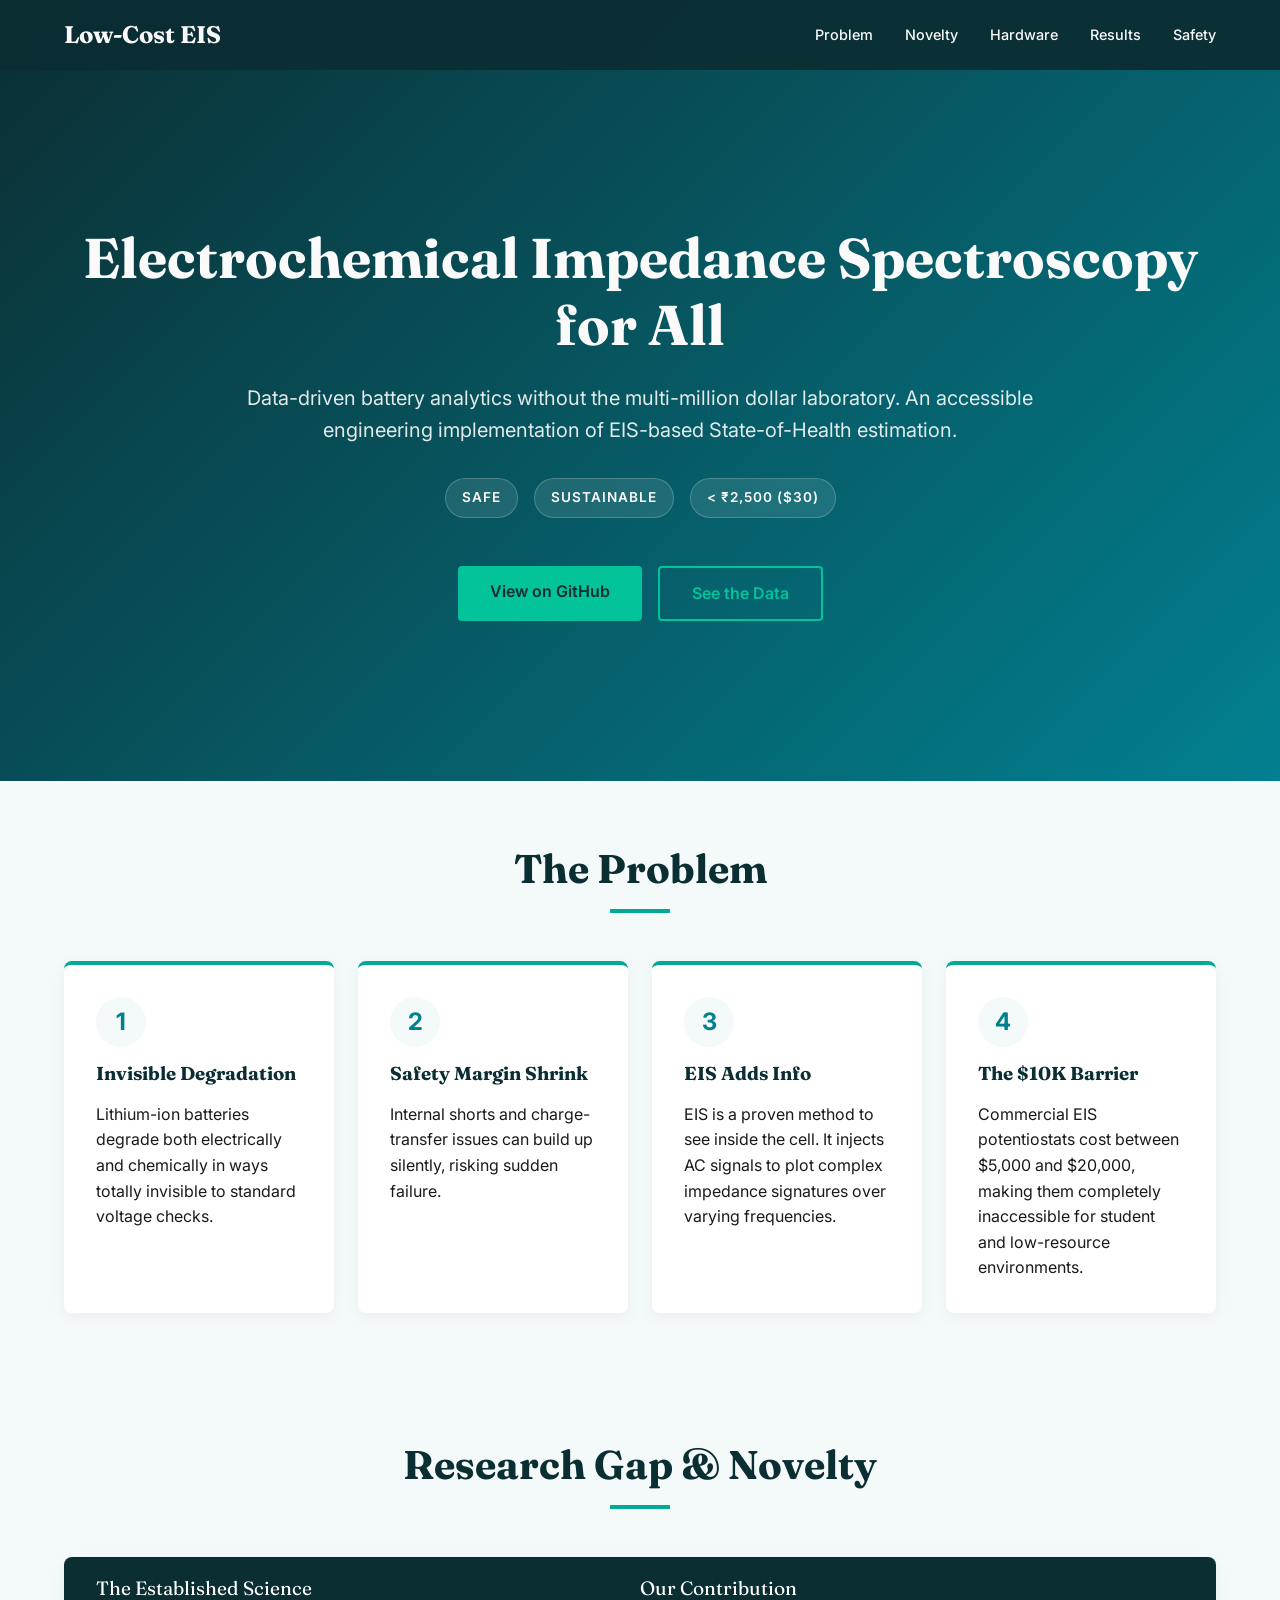
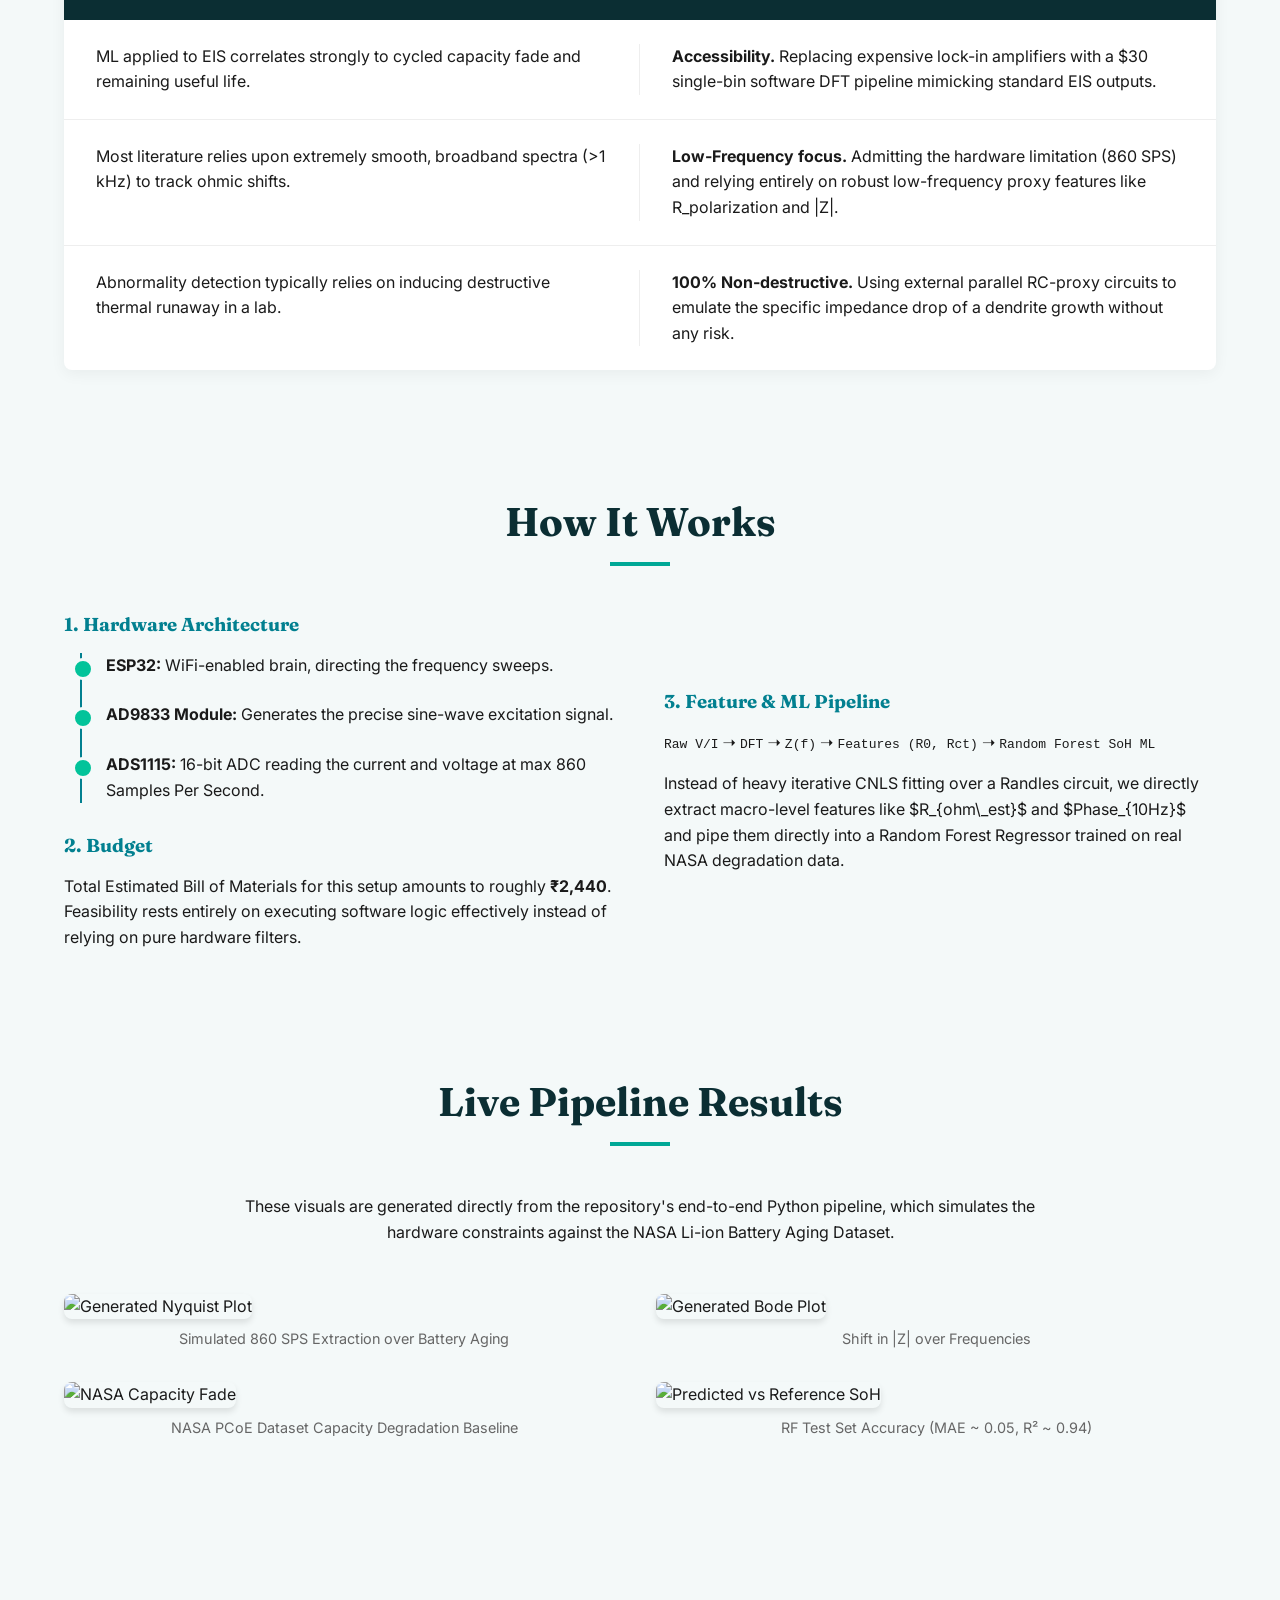
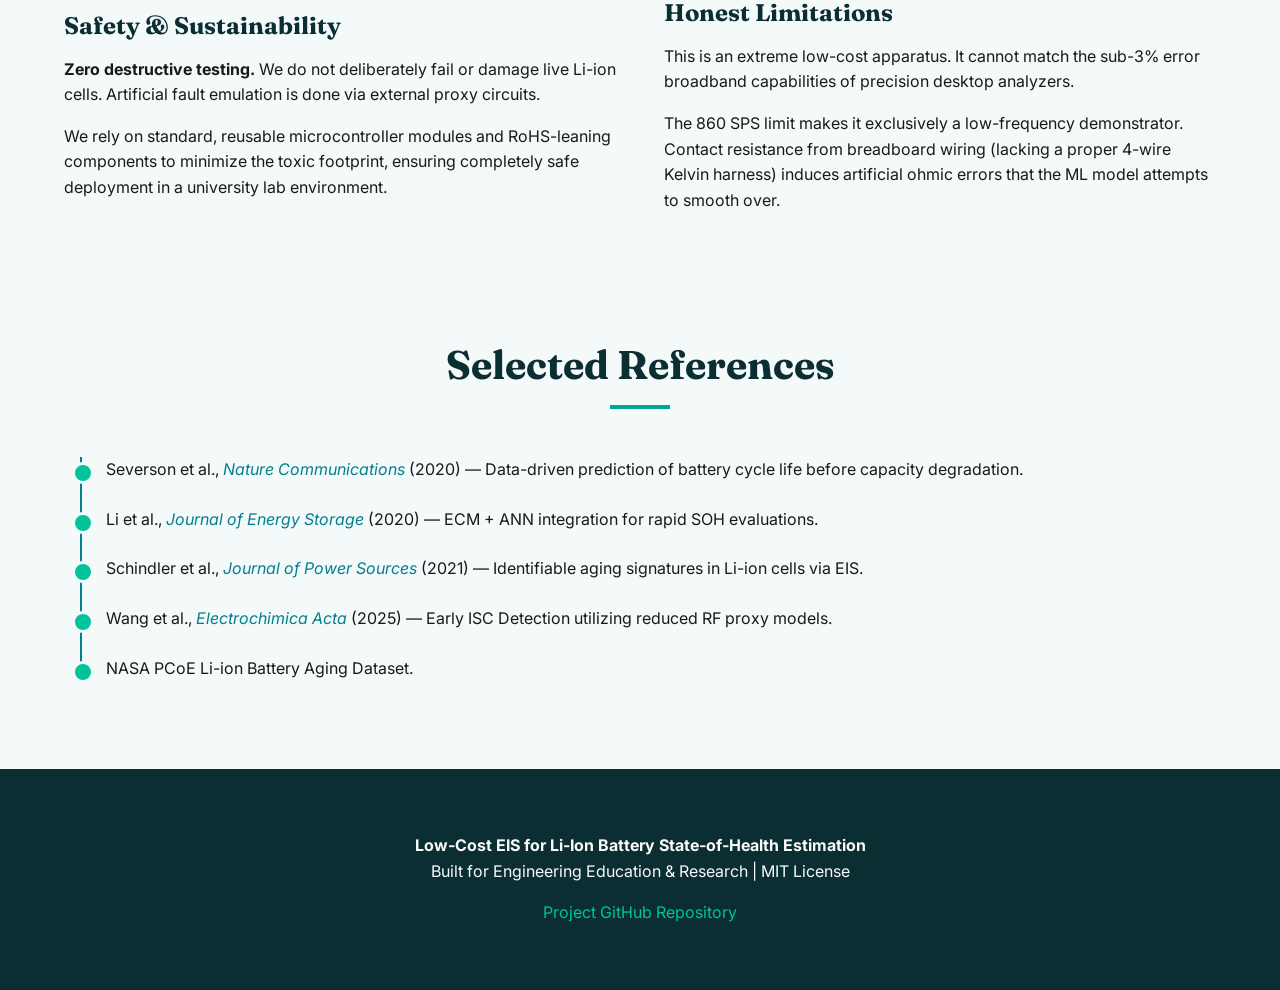
==== website/index.html @ cf8a8024 "Update safety documentation and publish website files" ====
<!DOCTYPE html>
<html lang="en">
<head>
    <meta charset="UTF-8">
    <meta name="viewport" content="width=device-width, initial-scale=1.0">
    <title>Low-Cost EIS | Battery SoH Estimation</title>
    <!-- Fonts -->
    <link rel="preconnect" href="https://fonts.googleapis.com">
    <link rel="preconnect" href="https://fonts.gstatic.com" crossorigin>
    <link href="https://fonts.googleapis.com/css2?family=Fraunces:opsz,wght@9..144,400;600;700&family=Inter:wght@400;500;600&display=swap" rel="stylesheet">
    <link rel="stylesheet" href="style.css">
</head>
<body>

    <nav>
        <div class="nav-content">
            <div class="logo">Low-Cost EIS</div>
            <ul>
                <li><a href="#problem">Problem</a></li>
                <li><a href="#novelty">Novelty</a></li>
                <li><a href="#hardware">Hardware</a></li>
                <li><a href="#results">Results</a></li>
                <li><a href="#safety">Safety</a></li>
            </ul>
        </div>
    </nav>

    <header class="hero">
        <div class="container">
            <h1>Electrochemical Impedance Spectroscopy for All</h1>
            <p class="tagline">Data-driven battery analytics without the multi-million dollar laboratory. An accessible engineering implementation of EIS-based State-of-Health estimation.</p>
            
            <div class="badges">
                <span class="badge">SAFE</span>
                <span class="badge">SUSTAINABLE</span>
                <span class="badge">&lt; ₹2,500 ($30)</span>
            </div>

            <div class="cta-buttons">
                <a href="https://github.com/PriyanrajJ/low-cost-eis-liion-soh" class="btn btn-primary">View on GitHub</a>
                <a href="#results" class="btn btn-outline">See the Data</a>
            </div>
        </div>
    </header>

    <section id="problem">
        <div class="container">
            <h2 class="section-title">The Problem</h2>
            <div class="grid-4">
                <div class="card">
                    <div class="icon">1</div>
                    <h3>Invisible Degradation</h3>
                    <p>Lithium-ion batteries degrade both electrically and chemically in ways totally invisible to standard voltage checks.</p>
                </div>
                <div class="card">
                    <div class="icon">2</div>
                    <h3>Safety Margin Shrink</h3>
                    <p>Internal shorts and charge-transfer issues can build up silently, risking sudden failure.</p>
                </div>
                <div class="card">
                    <div class="icon">3</div>
                    <h3>EIS Adds Info</h3>
                    <p>EIS is a proven method to see inside the cell. It injects AC signals to plot complex impedance signatures over varying frequencies.</p>
                </div>
                <div class="card">
                    <div class="icon">4</div>
                    <h3>The $10K Barrier</h3>
                    <p>Commercial EIS potentiostats cost between $5,000 and $20,000, making them completely inaccessible for student and low-resource environments.</p>
                </div>
            </div>
        </div>
    </section>

    <section id="novelty" style="background-color: var(--light);">
        <div class="container">
            <h2 class="section-title">Research Gap & Novelty</h2>
            
            <div class="compare-container">
                <div class="compare-header">
                    <div>The Established Science</div>
                    <div>Our Contribution</div>
                </div>
                <div class="compare-row">
                    <div>ML applied to EIS correlates strongly to cycled capacity fade and remaining useful life.</div>
                    <div><strong>Accessibility.</strong> Replacing expensive lock-in amplifiers with a $30 single-bin software DFT pipeline mimicking standard EIS outputs.</div>
                </div>
                <div class="compare-row">
                    <div>Most literature relies upon extremely smooth, broadband spectra (>1 kHz) to track ohmic shifts.</div>
                    <div><strong>Low-Frequency focus.</strong> Admitting the hardware limitation (860 SPS) and relying entirely on robust low-frequency proxy features like R_polarization and |Z|.</div>
                </div>
                <div class="compare-row">
                    <div>Abnormality detection typically relies on inducing destructive thermal runaway in a lab.</div>
                    <div><strong>100% Non-destructive.</strong> Using external parallel RC-proxy circuits to emulate the specific impedance drop of a dendrite growth without any risk.</div>
                </div>
            </div>
        </div>
    </section>

    <section id="hardware">
        <div class="container">
            <h2 class="section-title">How It Works</h2>
            <div class="grid-2">
                <div>
                    <h3 style="margin-bottom:1rem;color:var(--primary);">1. Hardware Architecture</h3>
                    <ul class="lit-list" style="margin-bottom:2rem;">
                        <li><strong>ESP32:</strong> WiFi-enabled brain, directing the frequency sweeps.</li>
                        <li><strong>AD9833 Module:</strong> Generates the precise sine-wave excitation signal.</li>
                        <li><strong>ADS1115:</strong> 16-bit ADC reading the current and voltage at max 860 Samples Per Second.</li>
                    </ul>
                    
                    <h3 style="margin-bottom:1rem;color:var(--primary);">2. Budget</h3>
                    <p>Total Estimated Bill of Materials for this setup amounts to roughly <strong>₹2,440</strong>. Feasibility rests entirely on executing software logic effectively instead of relying on pure hardware filters.</p>
                </div>
                <div>
                     <h3 style="margin-bottom:1rem;color:var(--primary);">3. Feature & ML Pipeline</h3>
                     <p style="margin-bottom: 1rem;">
                        <code>Raw V/I</code> ➝ <code>DFT</code> ➝ <code>Z(f)</code> ➝ <code>Features (R0, Rct)</code> ➝ <code>Random Forest SoH ML</code>
                     </p>
                     <p>Instead of heavy iterative CNLS fitting over a Randles circuit, we directly extract macro-level features like $R_{ohm\_est}$ and $Phase_{10Hz}$ and pipe them directly into a Random Forest Regressor trained on real NASA degradation data.</p>
                </div>
            </div>
        </div>
    </section>

    <section id="results" style="background-color: var(--light);">
        <div class="container">
            <h2 class="section-title">Live Pipeline Results</h2>
            <p style="text-align:center; max-width: 800px; margin: 0 auto 3rem;">
                These visuals are generated directly from the repository's end-to-end Python pipeline, which simulates the hardware constraints against the NASA Li-ion Battery Aging Dataset.
            </p>
            
            <div class="charts-grid">
                <div class="chart-card">
                    <img src="../figures/nyquist_plot.png" alt="Generated Nyquist Plot">
                    <p>Simulated 860 SPS Extraction over Battery Aging</p>
                </div>
                <div class="chart-card">
                    <img src="../figures/bode_magnitude.png" alt="Generated Bode Plot">
                    <p>Shift in |Z| over Frequencies</p>
                </div>
            </div>
            
            <div class="charts-grid" style="margin-top:2rem;">
                <div class="chart-card">
                    <img src="../figures/capacity_fade.png" alt="NASA Capacity Fade">
                    <p>NASA PCoE Dataset Capacity Degradation Baseline</p>
                </div>
                <div class="chart-card">
                    <img src="../figures/predicted_vs_reference_soh.png" alt="Predicted vs Reference SoH">
                    <p>RF Test Set Accuracy (MAE ~ 0.05, R² ~ 0.94)</p>
                </div>
            </div>
        </div>
    </section>

    <section id="safety">
        <div class="container grid-2">
            <div>
                <h2 style="color:var(--dark);">Safety & Sustainability</h2>
                <p style="margin-bottom:1rem;"><strong>Zero destructive testing.</strong> We do not deliberately fail or damage live Li-ion cells. Artificial fault emulation is done via external proxy circuits.</p>
                <p>We rely on standard, reusable microcontroller modules and RoHS-leaning components to minimize the toxic footprint, ensuring completely safe deployment in a university lab environment.</p>
            </div>
            <div>
                <h2 style="color:var(--dark);">Honest Limitations</h2>
                <p style="margin-bottom:1rem;">This is an extreme low-cost apparatus. It cannot match the sub-3% error broadband capabilities of precision desktop analyzers.</p>
                <p>The 860 SPS limit makes it exclusively a low-frequency demonstrator. Contact resistance from breadboard wiring (lacking a proper 4-wire Kelvin harness) induces artificial ohmic errors that the ML model attempts to smooth over.</p>
            </div>
        </div>
    </section>
    
    <section id="references" style="background-color: var(--light);">
        <div class="container">
            <h2 class="section-title">Selected References</h2>
            <ul class="lit-list">
                <li>Severson et al., <em>Nature Communications</em> (2020) — Data-driven prediction of battery cycle life before capacity degradation.</li>
                <li>Li et al., <em>Journal of Energy Storage</em> (2020) — ECM + ANN integration for rapid SOH evaluations.</li>
                <li>Schindler et al., <em>Journal of Power Sources</em> (2021) — Identifiable aging signatures in Li-ion cells via EIS.</li>
                <li>Wang et al., <em>Electrochimica Acta</em> (2025) — Early ISC Detection utilizing reduced RF proxy models.</li>
                <li>NASA PCoE Li-ion Battery Aging Dataset.</li>
            </ul>
        </div>
    </section>

    <footer>
        <div class="container" style="padding: 1rem 0;">
            <p><strong>Low-Cost EIS for Li-Ion Battery State-of-Health Estimation</strong></p>
            <p>Built for Engineering Education & Research | MIT License</p>
            <p style="margin-top: 1rem;"><a href="https://github.com/PriyanrajJ/low-cost-eis-liion-soh">Project GitHub Repository</a></p>
        </div>
    </footer>

</body>
</html>
---- website/style.css ----
/* Reset & Base Styles */
* {
    margin: 0;
    padding: 0;
    box-sizing: border-box;
    scroll-behavior: smooth;
}

:root {
    --primary: #028090;
    --secondary: #00A896;
    --accent: #02C39A;
    --dark: #0B2E33;
    --light: #F4F9F9;
    --text-dark: #1A1A1A;
    --text-light: #FAFAFA;
}

body {
    font-family: 'Inter', system-ui, -apple-system, sans-serif;
    color: var(--text-dark);
    line-height: 1.6;
    background-color: var(--light);
}

h1, h2, h3, h4, h5, h6 {
    font-family: 'Fraunces', 'Source Serif Pro', serif;
    color: var(--dark);
    margin-bottom: 1rem;
    line-height: 1.2;
}

a {
    color: var(--primary);
    text-decoration: none;
    transition: color 0.3s ease;
}

a:hover {
    color: var(--secondary);
}

img {
    max-width: 100%;
    height: auto;
    border-radius: 8px;
    box-shadow: 0 4px 6px rgba(0, 0, 0, 0.1);
}

/* Layout Utilities */
.container {
    width: 90%;
    max-width: 1200px;
    margin: 0 auto;
    padding: 4rem 0;
}

section:nth-child(even) {
    background-color: #FFFFFF;
}

/* Nav */
nav {
    position: fixed;
    top: 0;
    width: 100%;
    background: rgba(11, 46, 51, 0.95);
    backdrop-filter: blur(10px);
    z-index: 1000;
    padding: 1rem 0;
}
nav .nav-content {
    display: flex;
    justify-content: space-between;
    align-items: center;
    width: 90%;
    max-width: 1200px;
    margin: 0 auto;
}
nav .logo {
    color: var(--text-light);
    font-family: 'Fraunces', serif;
    font-size: 1.5rem;
    font-weight: 700;
}
nav ul {
    list-style: none;
    display: flex;
    gap: 2rem;
}
nav ul li a {
    color: var(--text-light);
    font-weight: 500;
    font-size: 0.9rem;
}
nav ul li a:hover {
    color: var(--accent);
}

/* Hero Section */
.hero {
    background: linear-gradient(135deg, var(--dark) 0%, var(--primary) 100%);
    color: var(--text-light);
    padding: 10rem 0 6rem;
    text-align: center;
}
.hero h1 {
    color: var(--text-light);
    font-size: 3.5rem;
    margin-bottom: 1.5rem;
}
.hero .tagline {
    font-size: 1.25rem;
    max-width: 800px;
    margin: 0 auto 2rem;
    opacity: 0.9;
}
.hero .badges {
    display: flex;
    justify-content: center;
    gap: 1rem;
    margin-bottom: 3rem;
    flex-wrap: wrap;
}
.hero .badge {
    background: rgba(255,255,255,0.1);
    border: 1px solid rgba(255,255,255,0.2);
    padding: 0.5rem 1rem;
    border-radius: 50px;
    font-size: 0.85rem;
    font-weight: 600;
    letter-spacing: 1px;
}
.hero .cta-buttons {
    display: flex;
    justify-content: center;
    gap: 1rem;
}
.btn {
    display: inline-block;
    padding: 0.8rem 2rem;
    border-radius: 4px;
    font-weight: 600;
    transition: all 0.3s ease;
    cursor: pointer;
}
.btn-primary {
    background-color: var(--accent);
    color: var(--dark);
}
.btn-primary:hover {
    background-color: #fff;
    color: var(--dark);
    transform: translateY(-2px);
}
.btn-outline {
    background-color: transparent;
    border: 2px solid var(--accent);
    color: var(--accent);
}
.btn-outline:hover {
    background-color: var(--accent);
    color: var(--dark);
}

/* Grid Layouts */
.grid-2 { display: grid; grid-template-columns: 1fr 1fr; gap: 3rem; align-items: center; }
.grid-3 { display: grid; grid-template-columns: repeat(3, 1fr); gap: 2rem; }
.grid-4 { display: grid; grid-template-columns: repeat(4, 1fr); gap: 1.5rem; }

/* Section Specifics */
.section-title {
    text-align: center;
    font-size: 2.5rem;
    margin-bottom: 3rem;
}
.section-title::after {
    content: '';
    display: block;
    width: 60px;
    height: 4px;
    background-color: var(--secondary);
    margin: 1rem auto 0;
}

/* Cards */
.card {
    background: #fff;
    padding: 2rem;
    border-radius: 8px;
    box-shadow: 0 4px 15px rgba(0,0,0,0.05);
    transition: transform 0.3s ease;
    border-top: 4px solid var(--secondary);
}
.card:hover { transform: translateY(-5px); }
.card .icon {
    width: 50px;
    height: 50px;
    background: var(--light);
    color: var(--primary);
    border-radius: 50%;
    display: flex;
    align-items: center;
    justify-content: center;
    font-weight: bold;
    font-size: 1.5rem;
    margin-bottom: 1rem;
}

/* Literature Timeline/List */
.lit-list {
    list-style: none;
    border-left: 2px solid var(--primary);
    padding-left: 1.5rem;
    margin-left: 1rem;
}
.lit-list li {
    margin-bottom: 1.5rem;
    position: relative;
}
.lit-list li::before {
    content: '';
    position: absolute;
    left: -2.1rem;
    top: 5px;
    width: 16px;
    height: 16px;
    background: var(--accent);
    border-radius: 50%;
    border: 3px solid var(--light);
}
.lit-list em { color: var(--primary); }

/* Compare Table */
.compare-container {
    background: #fff;
    border-radius: 8px;
    overflow: hidden;
    box-shadow: 0 4px 15px rgba(0,0,0,0.05);
}
.compare-header {
    display: grid;
    grid-template-columns: 1fr 1fr;
    background: var(--dark);
    color: white;
    padding: 1rem 2rem;
    font-family: 'Fraunces', serif;
    font-size: 1.2rem;
}
.compare-row {
    display: grid;
    grid-template-columns: 1fr 1fr;
    padding: 1.5rem 2rem;
    border-bottom: 1px solid #eee;
}
.compare-row:last-child { border-bottom: none; }
.compare-row div:first-child { border-right: 1px solid #eee; padding-right: 2rem; }
.compare-row div:last-child { padding-left: 2rem; }

/* Image Grid */
.charts-grid {
    display: grid;
    grid-template-columns: 1fr 1fr;
    gap: 2rem;
    margin-bottom: 2rem;
}
.chart-card p {
    text-align: center;
    font-size: 0.9rem;
    color: #666;
    margin-top: 0.5rem;
}

/* Footer */
footer {
    background: var(--dark);
    color: var(--text-light);
    padding: 3rem 0;
    text-align: center;
}
footer a { color: var(--accent); }

/* Responsive */
@media (max-width: 900px) {
    .grid-2, .grid-3, .grid-4, .charts-grid {
        grid-template-columns: 1fr;
    }
    .hero h1 { font-size: 2.5rem; }
    nav ul { display: none; }
}
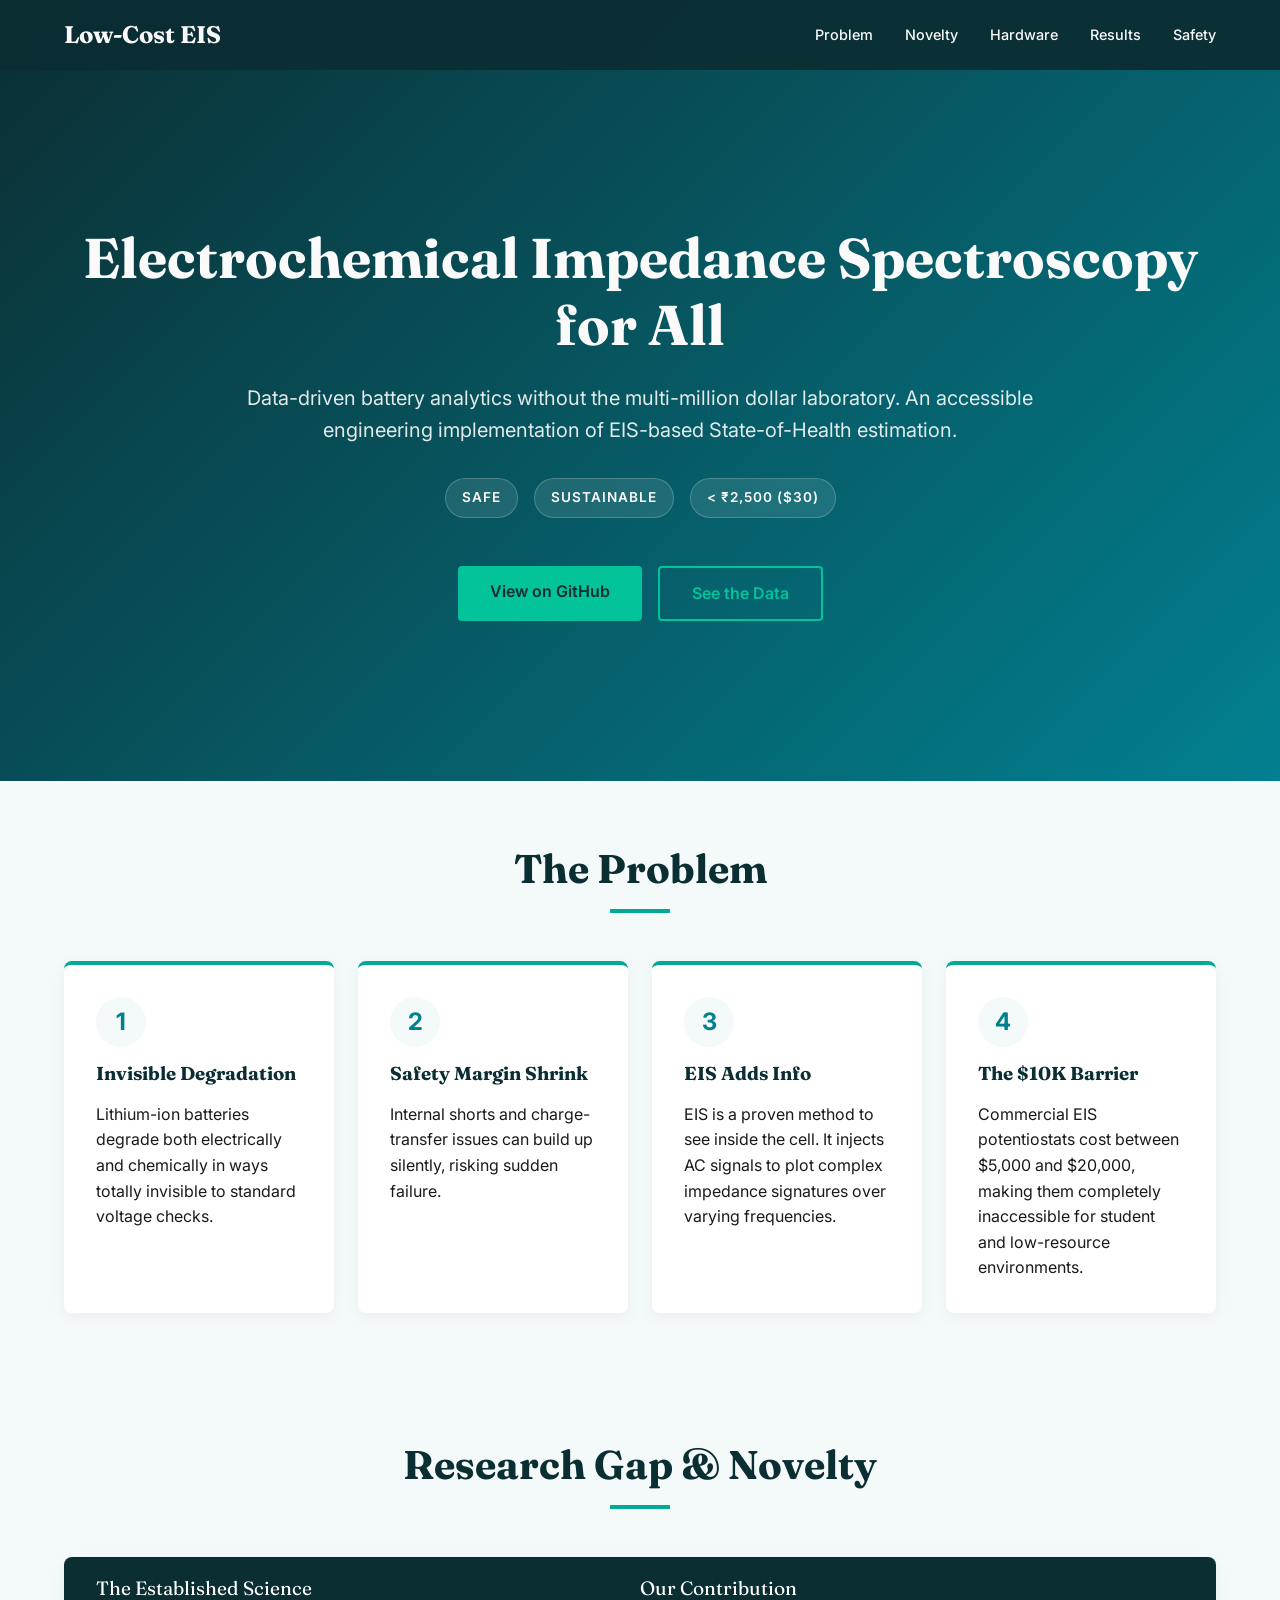
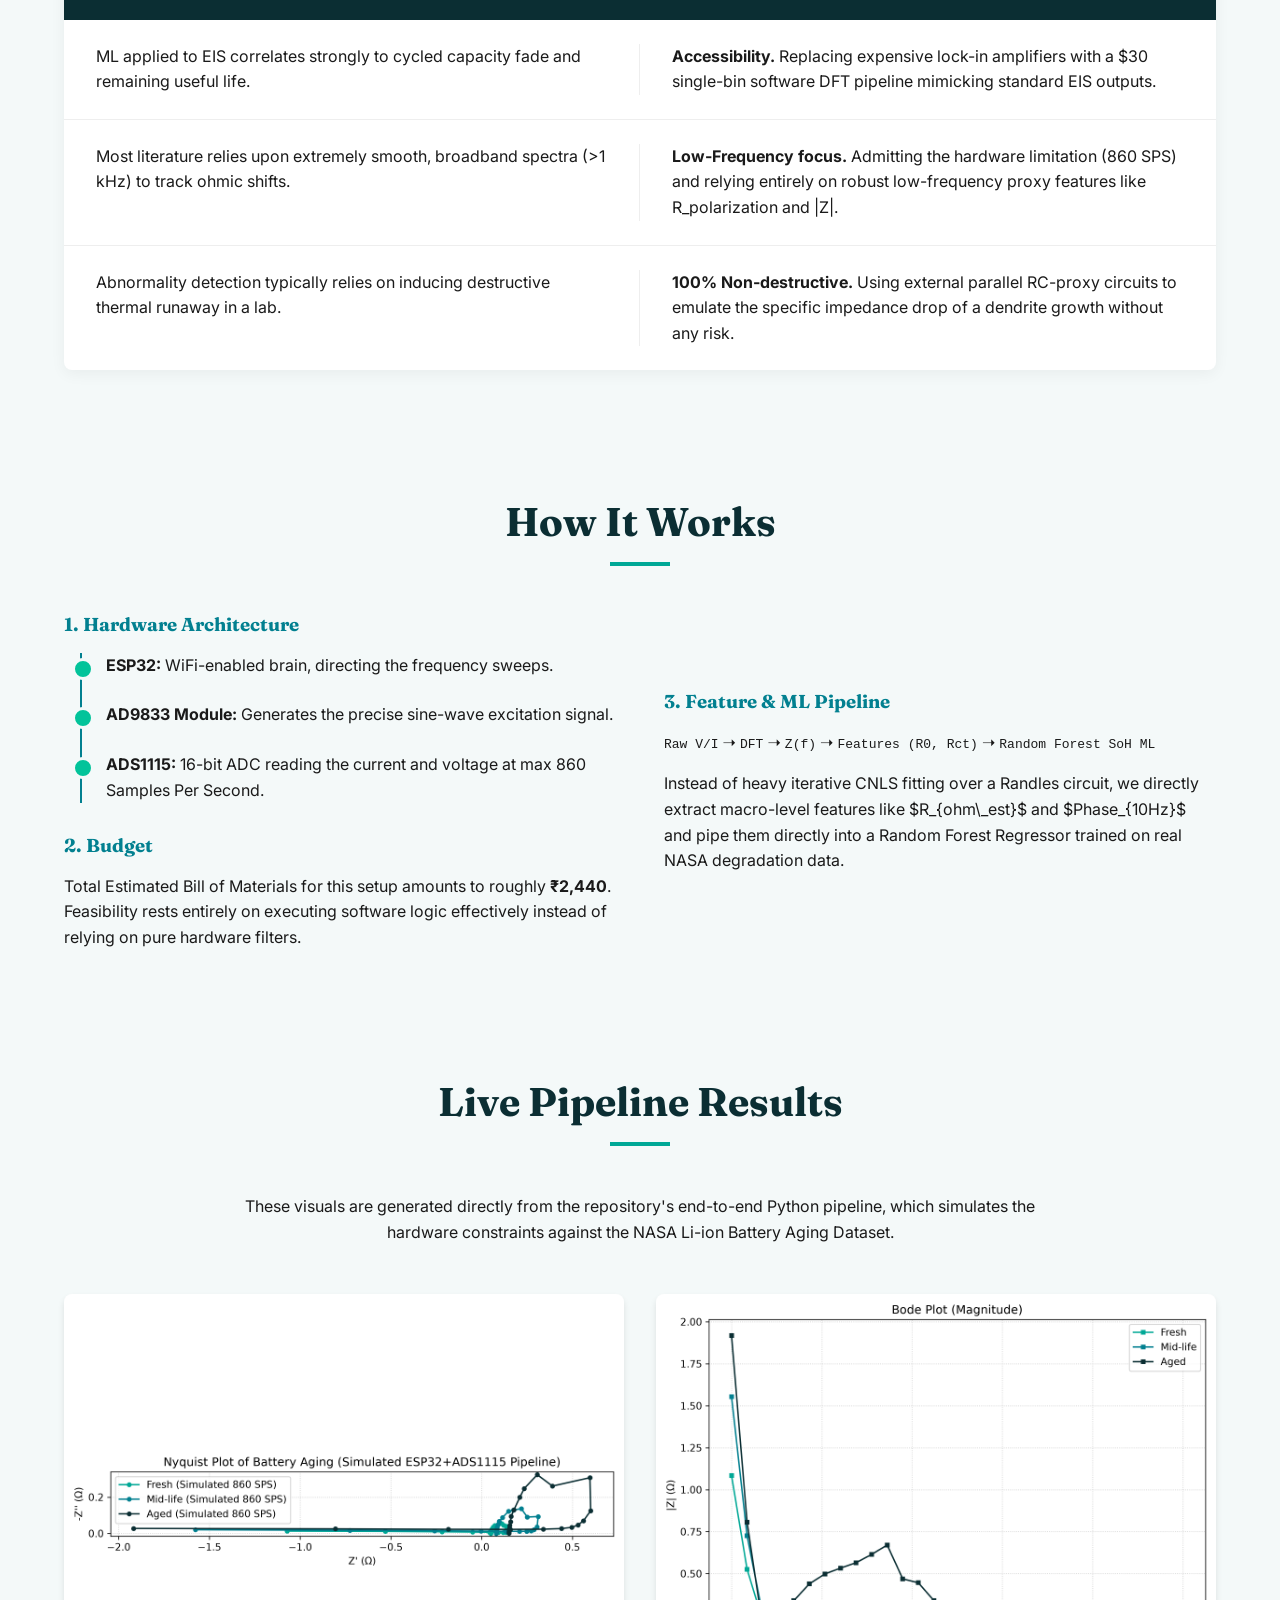
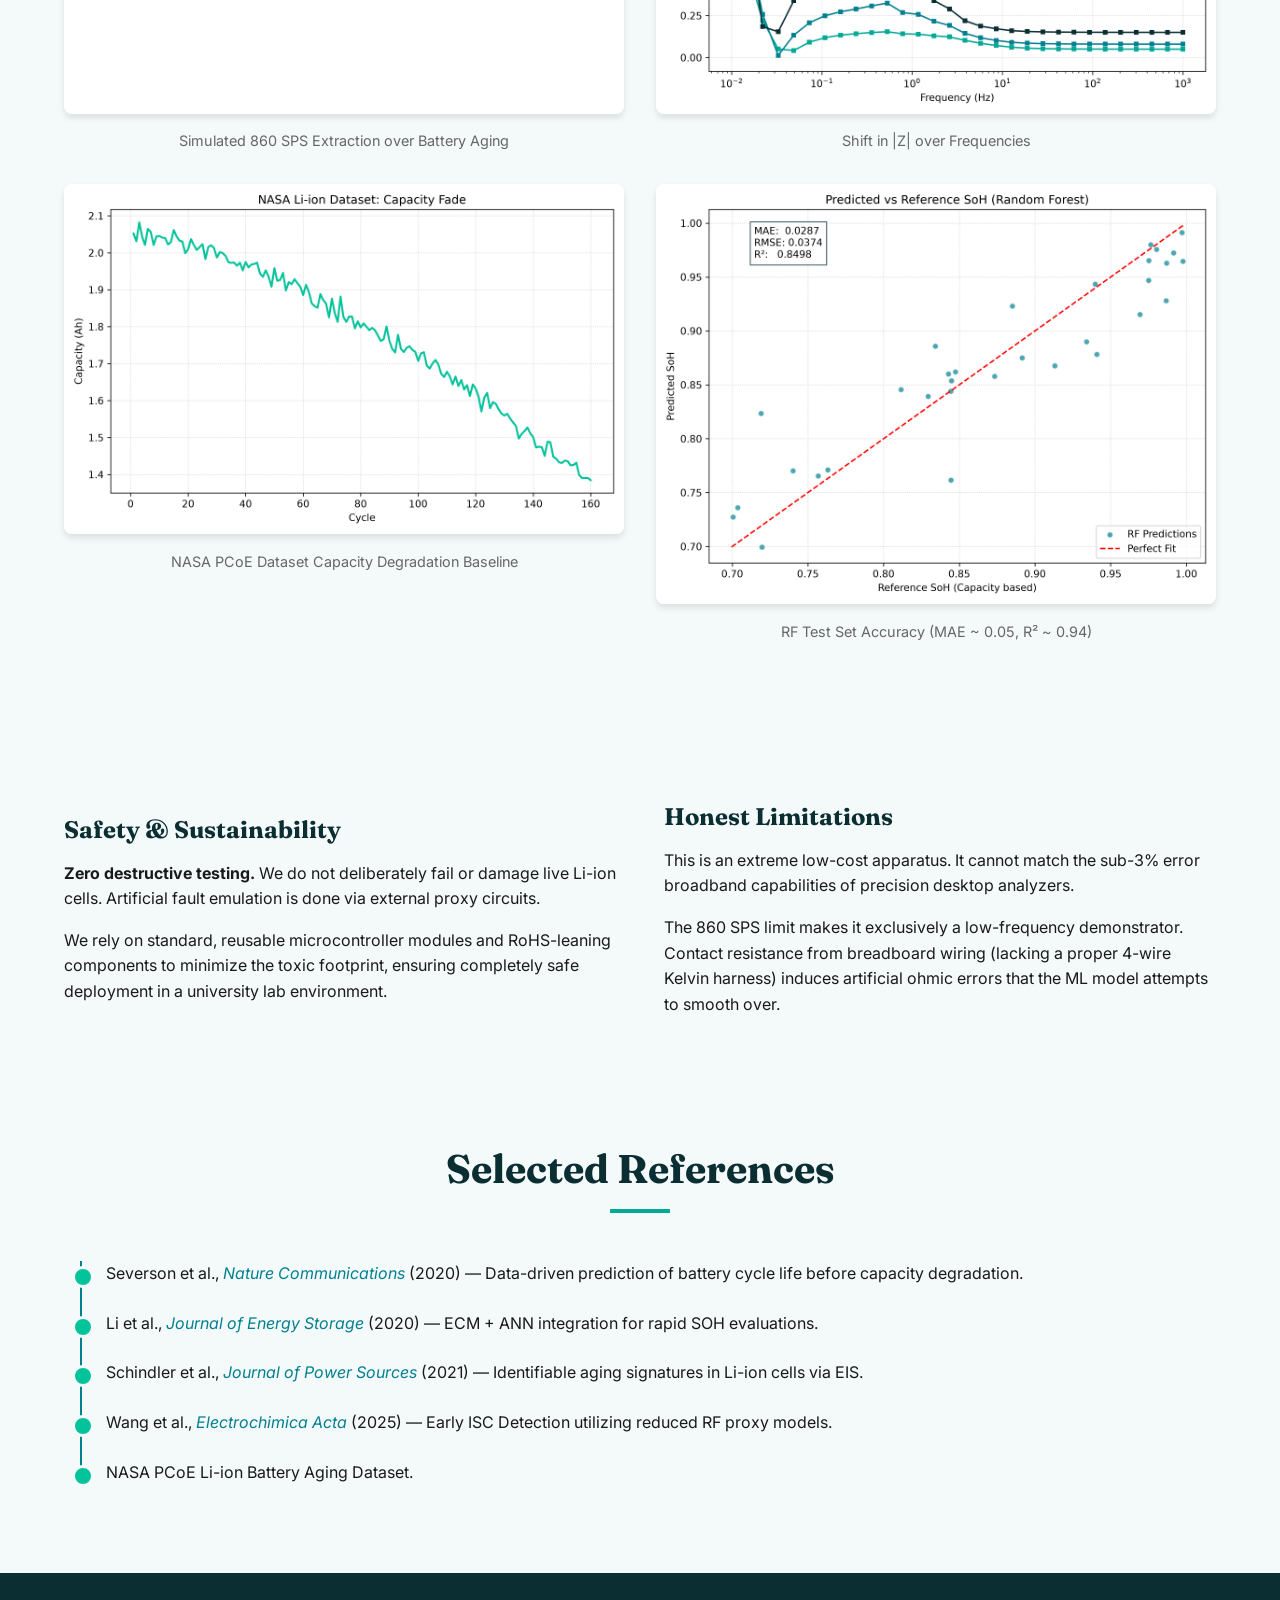
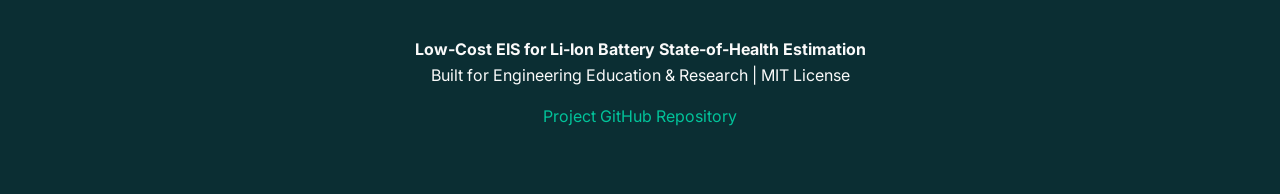
==== commit 1f6bbbd3: "Make website self-contained by moving figures inside" ====
--- a/website/index.html
+++ b/website/index.html
@@ -131,22 +131,22 @@
             
             <div class="charts-grid">
                 <div class="chart-card">
-                    <img src="../figures/nyquist_plot.png" alt="Generated Nyquist Plot">
+                    <img src="figures/nyquist_plot.png" alt="Generated Nyquist Plot">
                     <p>Simulated 860 SPS Extraction over Battery Aging</p>
                 </div>
                 <div class="chart-card">
-                    <img src="../figures/bode_magnitude.png" alt="Generated Bode Plot">
+                    <img src="figures/bode_magnitude.png" alt="Generated Bode Plot">
                     <p>Shift in |Z| over Frequencies</p>
                 </div>
             </div>
             
             <div class="charts-grid" style="margin-top:2rem;">
                 <div class="chart-card">
-                    <img src="../figures/capacity_fade.png" alt="NASA Capacity Fade">
+                    <img src="figures/capacity_fade.png" alt="NASA Capacity Fade">
                     <p>NASA PCoE Dataset Capacity Degradation Baseline</p>
                 </div>
                 <div class="chart-card">
-                    <img src="../figures/predicted_vs_reference_soh.png" alt="Predicted vs Reference SoH">
+                    <img src="figures/predicted_vs_reference_soh.png" alt="Predicted vs Reference SoH">
                     <p>RF Test Set Accuracy (MAE ~ 0.05, R² ~ 0.94)</p>
                 </div>
             </div>
